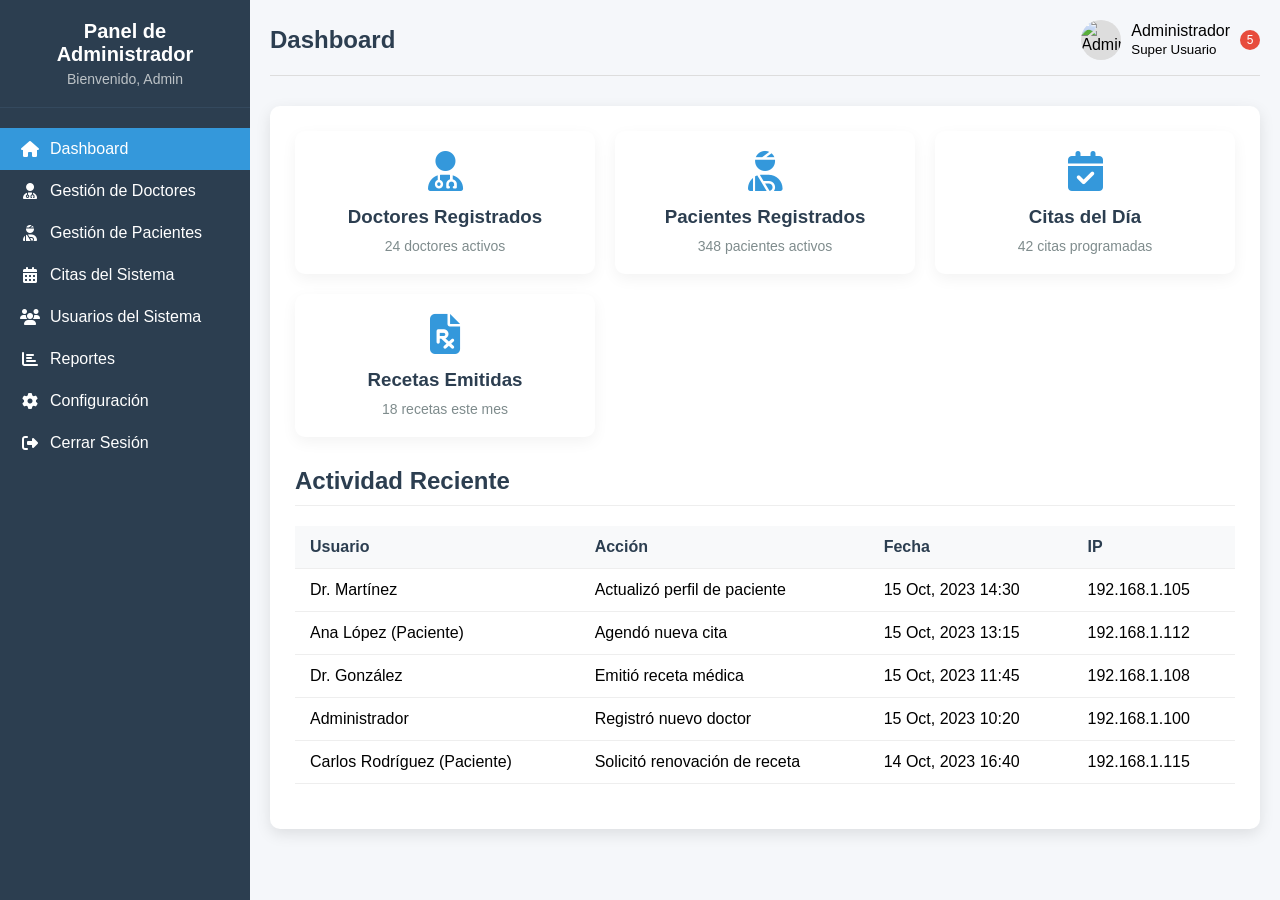
==== admin.html @ ea8d0288 "Agregados codigos para doctores" ====
<!DOCTYPE html>
<html lang="es">
<head>
    <meta charset="UTF-8">
    <meta name="viewport" content="width=device-width, initial-scale=1.0">
    <title>Panel de Administrador - Sistema Médico</title>
    <link rel="stylesheet" href="https://cdnjs.cloudflare.com/ajax/libs/font-awesome/6.4.0/css/all.min.css">
    <link rel="stylesheet" href="css/admin.css">
</head>
<body>
    <!-- Sidebar -->
    <div class="sidebar">
        <div class="sidebar-header">
            <h2>Panel de Administrador</h2>
            <p>Bienvenido, Admin</p>
        </div>
        <div class="sidebar-menu">
            <div class="menu-item active" data-section="dashboard">
                <i class="fas fa-home"></i>
                <span>Dashboard</span>
            </div>
            <div class="menu-item" data-section="doctors">
                <i class="fas fa-user-md"></i>
                <span>Gestión de Doctores</span>
            </div>
            <div class="menu-item" data-section="patients">
                <i class="fas fa-user-injured"></i>
                <span>Gestión de Pacientes</span>
            </div>
            <div class="menu-item" data-section="appointments">
                <i class="fas fa-calendar-alt"></i>
                <span>Citas del Sistema</span>
            </div>
            <div class="menu-item" data-section="users">
                <i class="fas fa-users"></i>
                <span>Usuarios del Sistema</span>
            </div>
            <div class="menu-item" data-section="reports">
                <i class="fas fa-chart-bar"></i>
                <span>Reportes</span>
            </div>
            <div class="menu-item" data-section="settings">
                <i class="fas fa-cog"></i>
                <span>Configuración</span>
            </div>
            <div class="menu-item">
                <i class="fas fa-sign-out-alt"></i>
                <span>Cerrar Sesión</span>
            </div>
        </div>
    </div>

    <!-- Main Content -->
    <div class="main-content">
        <div class="header">
            <h1 id="section-title">Dashboard</h1>
            <div class="user-info">
                <img src="#" alt="Administrador">
                <div>
                    <div>Administrador</div>
                    <small>Super Usuario</small>
                </div>
                <div class="notification-badge">5</div>
            </div>
        </div>

        <!-- Dashboard Section -->
        <div id="dashboard" class="content-section active">
            <div class="dashboard-cards">
                <div class="card">
                    <i class="fas fa-user-md"></i>
                    <h3>Doctores Registrados</h3>
                    <p>24 doctores activos</p>
                </div>
                <div class="card">
                    <i class="fas fa-user-injured"></i>
                    <h3>Pacientes Registrados</h3>
                    <p>348 pacientes activos</p>
                </div>
                <div class="card">
                    <i class="fas fa-calendar-check"></i>
                    <h3>Citas del Día</h3>
                    <p>42 citas programadas</p>
                </div>
                <div class="card">
                    <i class="fas fa-file-prescription"></i>
                    <h3>Recetas Emitidas</h3>
                    <p>18 recetas este mes</p>
                </div>
            </div>

            <h2 class="section-title">Actividad Reciente</h2>
            <div class="table-container">
                <table>
                    <thead>
                        <tr>
                            <th>Usuario</th>
                            <th>Acción</th>
                            <th>Fecha</th>
                            <th>IP</th>
                        </tr>
                    </thead>
                    <tbody>
                        <tr>
                            <td>Dr. Martínez</td>
                            <td>Actualizó perfil de paciente</td>
                            <td>15 Oct, 2023 14:30</td>
                            <td>192.168.1.105</td>
                        </tr>
                        <tr>
                            <td>Ana López (Paciente)</td>
                            <td>Agendó nueva cita</td>
                            <td>15 Oct, 2023 13:15</td>
                            <td>192.168.1.112</td>
                        </tr>
                        <tr>
                            <td>Dr. González</td>
                            <td>Emitió receta médica</td>
                            <td>15 Oct, 2023 11:45</td>
                            <td>192.168.1.108</td>
                        </tr>
                        <tr>
                            <td>Administrador</td>
                            <td>Registró nuevo doctor</td>
                            <td>15 Oct, 2023 10:20</td>
                            <td>192.168.1.100</td>
                        </tr>
                        <tr>
                            <td>Carlos Rodríguez (Paciente)</td>
                            <td>Solicitó renovación de receta</td>
                            <td>14 Oct, 2023 16:40</td>
                            <td>192.168.1.115</td>
                        </tr>
                    </tbody>
                </table>
            </div>
        </div>

        <!-- Doctors Management Section -->
        <div id="doctors" class="content-section">
            <div class="section-title">
                <h2>Gestión de Doctores</h2>
                <button class="btn btn-success" id="add-doctor-btn">
                    <i class="fas fa-plus"></i> Agregar Doctor
                </button>
            </div>
            
            <div class="search-container">
                <div class="search-box">
                    <i class="fas fa-search"></i>
                    <input type="text" id="search-doctors" placeholder="Buscar doctores...">
                </div>
                <div class="filters">
                    <select id="specialty-filter">
                        <option value="">Todas las especialidades</option>
                        <option value="cardiology">Cardiología</option>
                        <option value="dermatology">Dermatología</option>
                        <option value="pediatrics">Pediatría</option>
                        <option value="neurology">Neurología</option>
                    </select>
                    <select id="status-filter">
                        <option value="">Todos los estados</option>
                        <option value="active">Activo</option>
                        <option value="inactive">Inactivo</option>
                    </select>
                </div>
            </div>
            
            <div class="table-container">
                <table>
                    <thead>
                        <tr>
                            <th>ID</th>
                            <th>Nombre</th>
                            <th>Especialidad</th>
                            <th>Email</th>
                            <th>Teléfono</th>
                            <th>Estado</th>
                            <th>Acciones</th>
                        </tr>
                    </thead>
                    <tbody id="doctores-table-body">
                        </tbody>
                </table>
            </div>
        </div>

        <!-- Patients Management Section -->
        <div id="patients" class="content-section">
            <div class="section-title">
                <h2>Gestión de Pacientes</h2>
                <button class="btn btn-success" id="add-patient-btn">
                    <i class="fas fa-plus"></i> Agregar Paciente
                </button>
            </div>
            
            <div class="search-container">
                <div class="search-box">
                    <i class="fas fa-search"></i>
                    <input type="text" id="search-patients" placeholder="Buscar pacientes...">
                </div>
                <div class="filters">
                    <select id="status-patient-filter">
                        <option value="">Todos los estados</option>
                        <option value="active">Activo</option>
                        <option value="inactive">Inactivo</option>
                    </select>
                </div>
            </div>
            
            <div class="table-container">
                <table>
                    <thead>
                        <tr>
                            <th>ID</th>
                            <th>Nombre</th>
                            <th>Email</th>
                            <th>Teléfono</th>
                            <th>Edad</th>
                            <th>Género</th>
                            <th>Estado</th>
                            <th>Acciones</th>
                        </tr>
                    </thead>
                    <tbody>
                        <tr>
                            <td>PAC-001</td>
                            <td>Juan Pérez</td>
                            <td>juan.perez@example.com</td>
                            <td>+57 300 123 4567</td>
                            <td>45</td>
                            <td>Masculino</td>
                            <td><span class="status-badge status-active">Activo</span></td>
                            <td>
                                <div class="action-buttons">
                                    <button class="btn btn-sm btn-warning edit-patient" data-id="1">
                                        <i class="fas fa-edit"></i>
                                    </button>
                                    <button class="btn btn-sm btn-danger delete-patient" data-id="1">
                                        <i class="fas fa-trash"></i>
                                    </button>
                                </div>
                            </td>
                        </tr>
                        <tr>
                            <td>PAC-002</td>
                            <td>María González</td>
                            <td>maria.gonzalez@example.com</td>
                            <td>+57 301 234 5678</td>
                            <td>52</td>
                            <td>Femenino</td>
                            <td><span class="status-badge status-active">Activo</span></td>
                            <td>
                                <div class="action-buttons">
                                    <button class="btn btn-sm btn-warning edit-patient" data-id="2">
                                        <i class="fas fa-edit"></i>
                                    </button>
                                    <button class="btn btn-sm btn-danger delete-patient" data-id="2">
                                        <i class="fas fa-trash"></i>
                                    </button>
                                </div>
                            </td>
                        </tr>
                        <tr>
                            <td>PAC-003</td>
                            <td>Carlos Rodríguez</td>
                            <td>carlos.rodriguez@example.com</td>
                            <td>+57 302 345 6789</td>
                            <td>38</td>
                            <td>Masculino</td>
                            <td><span class="status-badge status-inactive">Inactivo</span></td>
                            <td>
                                <div class="action-buttons">
                                    <button class="btn btn-sm btn-warning edit-patient" data-id="3">
                                        <i class="fas fa-edit"></i>
                                    </button>
                                    <button class="btn btn-sm btn-danger delete-patient" data-id="3">
                                        <i class="fas fa-trash"></i>
                                    </button>
                                </div>
                            </td>
                        </tr>
                    </tbody>
                </table>
            </div>
        </div>

        <!-- Appointments Section -->
        <div id="appointments" class="content-section">
            <h2 class="section-title">Citas del Sistema</h2>
            
            <div class="search-container">
                <div class="search-box">
                    <i class="fas fa-search"></i>
                    <input type="text" id="search-appointments" placeholder="Buscar citas...">
                </div>
                <div class="filters">
                    <input type="date" id="date-filter">
                    <select id="status-appointment-filter">
                        <option value="">Todos los estados</option>
                        <option value="scheduled">Programada</option>
                        <option value="completed">Completada</option>
                        <option value="cancelled">Cancelada</option>
                    </select>
                </div>
            </div>
            
            <div class="table-container">
                <table>
                    <thead>
                        <tr>
                            <th>ID</th>
                            <th>Paciente</th>
                            <th>Doctor</th>
                            <th>Fecha</th>
                            <th>Hora</th>
                            <th>Tipo</th>
                            <th>Estado</th>
                            <th>Acciones</th>
                        </tr>
                    </thead>
                    <tbody>
                        <tr>
                            <td>APT-001</td>
                            <td>Juan Pérez</td>
                            <td>Dr. Laura Martínez</td>
                            <td>15 Oct, 2023</td>
                            <td>9:00 AM</td>
                            <td>Consulta General</td>
                            <td><span class="status-badge status-active">Programada</span></td>
                            <td>
                                <div class="action-buttons">
                                    <button class="btn btn-sm btn-warning">
                                        <i class="fas fa-edit"></i>
                                    </button>
                                    <button class="btn btn-sm btn-danger">
                                        <i class="fas fa-trash"></i>
                                    </button>
                                </div>
                            </td>
                        </tr>
                        <tr>
                            <td>APT-002</td>
                            <td>María González</td>
                            <td>Dr. Carlos Rodríguez</td>
                            <td>16 Oct, 2023</td>
                            <td>10:30 AM</td>
                            <td>Dermatología</td>
                            <td><span class="status-badge status-active">Programada</span></td>
                            <td>
                                <div class="action-buttons">
                                    <button class="btn btn-sm btn-warning">
                                        <i class="fas fa-edit"></i>
                                    </button>
                                    <button class="btn btn-sm btn-danger">
                                        <i class="fas fa-trash"></i>
                                    </button>
                                </div>
                            </td>
                        </tr>
                        <tr>
                            <td>APT-003</td>
                            <td>Carlos Rodríguez</td>
                            <td>Dra. María González</td>
                            <td>14 Oct, 2023</td>
                            <td>11:15 AM</td>
                            <td>Pediatría</td>
                            <td><span class="status-badge status-inactive">Completada</span></td>
                            <td>
                                <div class="action-buttons">
                                    <button class="btn btn-sm btn-warning">
                                        <i class="fas fa-edit"></i>
                                    </button>
                                    <button class="btn btn-sm btn-danger">
                                        <i class="fas fa-trash"></i>
                                    </button>
                                </div>
                            </td>
                        </tr>
                    </tbody>
                </table>
            </div>
        </div>

        <!-- Users Section -->
        <div id="users" class="content-section">
            <h2 class="section-title">Usuarios del Sistema</h2>
            
            <div class="table-container">
                <table>
                    <thead>
                        <tr>
                            <th>ID</th>
                            <th>Nombre</th>
                            <th>Email</th>
                            <th>Rol</th>
                            <th>Fecha Registro</th>
                            <th>Último Acceso</th>
                            <th>Estado</th>
                            <th>Acciones</th>
                        </tr>
                    </thead>
                    <tbody>
                        <tr>
                            <td>USR-001</td>
                            <td>Administrador</td>
                            <td>admin@clinica.com</td>
                            <td>Administrador</td>
                            <td>01 Ene, 2023</td>
                            <td>15 Oct, 2023 14:30</td>
                            <td><span class="status-badge status-active">Activo</span></td>
                            <td>
                                <div class="action-buttons">
                                    <button class="btn btn-sm btn-warning">
                                        <i class="fas fa-edit"></i>
                                    </button>
                                    <button class="btn btn-sm btn-danger">
                                        <i class="fas fa-trash"></i>
                                    </button>
                                </div>
                            </td>
                        </tr>
                        <tr>
                            <td>USR-002</td>
                            <td>Dr. Laura Martínez</td>
                            <td>laura.martinez@clinica.com</td>
                            <td>Doctor</td>
                            <td>15 Feb, 2023</td>
                            <td>15 Oct, 2023 13:15</td>
                            <td><span class="status-badge status-active">Activo</span></td>
                            <td>
                                <div class="action-buttons">
                                    <button class="btn btn-sm btn-warning">
                                        <i class="fas fa-edit"></i>
                                    </button>
                                    <button class="btn btn-sm btn-danger">
                                        <i class="fas fa-trash"></i>
                                    </button>
                                </div>
                            </td>
                        </tr>
                        <tr>
                            <td>USR-003</td>
                            <td>Juan Pérez</td>
                            <td>juan.perez@example.com</td>
                            <td>Paciente</td>
                            <td>20 Mar, 2023</td>
                            <td>15 Oct, 2023 11:45</td>
                            <td><span class="status-badge status-active">Activo</span></td>
                            <td>
                                <div class="action-buttons">
                                    <button class="btn btn-sm btn-warning">
                                        <i class="fas fa-edit"></i>
                                    </button>
                                    <button class="btn btn-sm btn-danger">
                                        <i class="fas fa-trash"></i>
                                    </button>
                                </div>
                            </td>
                        </tr>
                    </tbody>
                </table>
            </div>
        </div>

        <!-- Reports Section -->
        <div id="reports" class="content-section">
            <h2 class="section-title">Reportes del Sistema</h2>
            
            <div class="dashboard-cards">
                <div class="card">
                    <i class="fas fa-file-pdf"></i>
                    <h3>Reporte de Doctores</h3>
                    <p>Listado completo de doctores</p>
                    <button class="btn" style="margin-top: 15px;">Generar PDF</button>
                </div>
                <div class="card">
                    <i class="fas fa-file-excel"></i>
                    <h3>Reporte de Pacientes</h3>
                    <p>Datos demográficos de pacientes</p>
                    <button class="btn" style="margin-top: 15px;">Generar Excel</button>
                </div>
                <div class="card">
                    <i class="fas fa-chart-line"></i>
                    <h3>Estadísticas de Citas</h3>
                    <p>Métricas y tendencias</p>
                    <button class="btn" style="margin-top: 15px;">Ver Reporte</button>
                </div>
                <div class="card">
                    <i class="fas fa-money-bill-wave"></i>
                    <h3>Reporte Financiero</h3>
                    <p>Ingresos y transacciones</p>
                    <button class="btn" style="margin-top: 15px;">Generar</button>
                </div>
            </div>
        </div>

        <!-- Settings Section -->
        <div id="settings" class="content-section">
            <h2 class="section-title">Configuración del Sistema</h2>
            
            <div class="form-group">
                <label for="clinic-name">Nombre de la Clínica</label>
                <input type="text" id="clinic-name" value="Clínica Médica Especializada">
            </div>
            
            <div class="form-group">
                <label for="clinic-address">Dirección</label>
                <input type="text" id="clinic-address" value="Calle 123 #45-67, Bogotá">
            </div>
            
            <div class="form-group">
                <label for="clinic-phone">Teléfono</label>
                <input type="text" id="clinic-phone" value="+57 1 234 5678">
            </div>
            
            <div class="form-group">
                <label for="clinic-email">Email</label>
                <input type="email" id="clinic-email" value="info@clinica.com">
            </div>
            
            <div class="form-group">
                <label for="appointment-duration">Duración de Citas (minutos)</label>
                <input type="number" id="appointment-duration" value="30" min="15" max="60">
            </div>
            
            <div class="form-group">
                <label for="working-hours">Horario de Trabajo</label>
                <div class="form-row">
                    <div class="form-group">
                        <input type="time" id="work-start" value="08:00">
                    </div>
                    <div class="form-group">
                        <input type="time" id="work-end" value="18:00">
                    </div>
                </div>
            </div>
            
            <button class="btn btn-success">Guardar Configuración</button>
        </div>
    </div>

    <!-- Doctor Modal -->
    <div id="doctor-modal" class="modal">
        <div class="modal-content">
            <div class="modal-header">
                <h3 id="doctor-modal-title">Agregar Nuevo Doctor</h3>
                <button class="close-modal">&times;</button>
            </div>
            <form id="doctor-form">
                <input type="hidden" id="doctor-id">
                <div class="form-row">
                    <div class="form-group">
                        <label for="doctor-firstname">Nombre</label>
                        <input type="text" id="doctor-firstname" required>
                    </div>
                    <div class="form-group">
                        <label for="doctor-lastname">Apellido</label>
                        <input type="text" id="doctor-lastname" required>
                    </div>
                </div>
                
                <div class="form-group">
                    <label for="doctor-email">Email</label>
                    <input type="email" id="doctor-email" required>
                </div>
                
                <div class="form-group">
                    <label for="doctor-phone">Teléfono</label>
                    <input type="tel" id="doctor-phone" required>
                </div>
                
                <div class="form-group">
                    <label for="doctor-specialty">Especialidad</label>
                    <select id="doctor-specialty" required>
                        <option value="">Seleccione especialidad</option>
                        <option value="cardiology">Cardiología</option>
                        <option value="dermatology">Dermatología</option>
                        <option value="pediatrics">Pediatría</option>
                        <option value="neurology">Neurología</option>
                        <option value="orthopedics">Ortopedia</option>
                    </select>
                </div>
                
                <div class="form-group">
                    <label for="doctor-license">Número de Licencia</label>
                    <input type="text" id="doctor-license" required>
                </div>
                
                <div class="form-group">
                    <label for="doctor-status">Estado</label>
                    <select id="doctor-status" required>
                        <option value="active">Activo</option>
                        <option value="inactive">Inactivo</option>
                    </select>
                </div>
                
                <button type="submit" class="btn btn-success">Guardar Doctor</button>
            </form>
        </div>
    </div>

    <!-- Patient Modal -->
    <div id="patient-modal" class="modal">
        <div class="modal-content">
            <div class="modal-header">
                <h3 id="patient-modal-title">Agregar Nuevo Paciente</h3>
                <button class="close-modal">&times;</button>
            </div>
            <form id="patient-form">
                <input type="hidden" id="patient-id">
                <div class="form-row">
                    <div class="form-group">
                        <label for="patient-firstname">Nombre</label>
                        <input type="text" id="patient-firstname" required>
                    </div>
                    <div class="form-group">
                        <label for="patient-lastname">Apellido</label>
                        <input type="text" id="patient-lastname" required>
                    </div>
                </div>
                
                <div class="form-group">
                    <label for="patient-email">Email</label>
                    <input type="email" id="patient-email" required>
                </div>
                
                <div class="form-group">
                    <label for="patient-phone">Teléfono</label>
                    <input type="tel" id="patient-phone" required>
                </div>
                
                <div class="form-row">
                    <div class="form-group">
                        <label for="patient-birthdate">Fecha de Nacimiento</label>
                        <input type="date" id="patient-birthdate" required>
                    </div>
                    <div class="form-group">
                        <label for="patient-gender">Género</label>
                        <select id="patient-gender" required>
                            <option value="">Seleccione</option>
                            <option value="male">Masculino</option>
                            <option value="female">Femenino</option>
                            <option value="other">Otro</option>
                        </select>
                    </div>
                </div>
                
                <div class="form-group">
                    <label for="patient-address">Dirección</label>
                    <input type="text" id="patient-address">
                </div>
                
                <div class="form-group">
                    <label for="patient-status">Estado</label>
                    <select id="patient-status" required>
                        <option value="active">Activo</option>
                        <option value="inactive">Inactivo</option>
                    </select>
                </div>
                
                <button type="submit" class="btn btn-success">Guardar Paciente</button>
            </form>
        </div>
    </div>

    <script src="js/admin.js">
    </script>
</body>
</html>
---- css/admin.css ----
:root {
            --primary-color: #3498db;
            --secondary-color: #2c3e50;
            --accent-color: #e74c3c;
            --light-color: #ecf0f1;
            --success-color: #2ecc71;
            --warning-color: #f39c12;
            --sidebar-width: 250px;
        }
        
        * {
            margin: 0;
            padding: 0;
            box-sizing: border-box;
            font-family: 'Segoe UI', Tahoma, Geneva, Verdana, sans-serif;
        }
        
        body {
            background-color: #f5f7fa;
            display: flex;
            min-height: 100vh;
        }
        
        /* Sidebar */
        .sidebar {
            width: var(--sidebar-width);
            background-color: var(--secondary-color);
            color: white;
            height: 100vh;
            position: fixed;
            transition: all 0.3s;
            z-index: 1000;
        }
        
        .sidebar-header {
            padding: 20px;
            text-align: center;
            border-bottom: 1px solid #34495e;
        }
        
        .sidebar-header h2 {
            font-size: 20px;
            margin-bottom: 5px;
        }
        
        .sidebar-header p {
            font-size: 14px;
            color: #bdc3c7;
        }
        
        .sidebar-menu {
            padding: 20px 0;
        }
        
        .menu-item {
            padding: 12px 20px;
            display: flex;
            align-items: center;
            cursor: pointer;
            transition: background-color 0.3s;
        }
        
        .menu-item:hover {
            background-color: #34495e;
        }
        
        .menu-item.active {
            background-color: var(--primary-color);
        }
        
        .menu-item i {
            margin-right: 10px;
            width: 20px;
            text-align: center;
        }
        
        /* Main Content */
        .main-content {
            flex: 1;
            margin-left: var(--sidebar-width);
            padding: 20px;
            transition: all 0.3s;
        }
        
        .header {
            display: flex;
            justify-content: space-between;
            align-items: center;
            margin-bottom: 30px;
            padding-bottom: 15px;
            border-bottom: 1px solid #ddd;
        }
        
        .header h1 {
            color: var(--secondary-color);
            font-size: 24px;
        }
        
        .user-info {
            display: flex;
            align-items: center;
        }
        
        .user-info img {
            width: 40px;
            height: 40px;
            border-radius: 50%;
            margin-right: 10px;
            background-color: #ddd;
        }
        
        .notification-badge {
            background-color: var(--accent-color);
            color: white;
            border-radius: 50%;
            width: 20px;
            height: 20px;
            display: flex;
            align-items: center;
            justify-content: center;
            font-size: 12px;
            margin-left: 10px;
        }
        
        /* Content Sections */
        .content-section {
            display: none;
            background-color: white;
            border-radius: 10px;
            box-shadow: 0 5px 15px rgba(0, 0, 0, 0.1);
            padding: 25px;
            margin-bottom: 30px;
        }
        
        .content-section.active {
            display: block;
        }
        
        .section-title {
            color: var(--secondary-color);
            margin-bottom: 20px;
            padding-bottom: 10px;
            border-bottom: 1px solid #eee;
            display: flex;
            justify-content: space-between;
            align-items: center;
        }
        
        /* Dashboard */
        .dashboard-cards {
            display: grid;
            grid-template-columns: repeat(auto-fill, minmax(250px, 1fr));
            gap: 20px;
            margin-bottom: 30px;
        }
        
        .card {
            background-color: white;
            border-radius: 10px;
            box-shadow: 0 5px 15px rgba(0, 0, 0, 0.05);
            padding: 20px;
            text-align: center;
            transition: transform 0.3s;
        }
        
        .card:hover {
            transform: translateY(-5px);
        }
        
        .card i {
            font-size: 40px;
            margin-bottom: 15px;
            color: var(--primary-color);
        }
        
        .card h3 {
            color: var(--secondary-color);
            margin-bottom: 10px;
        }
        
        .card p {
            color: #7f8c8d;
            font-size: 14px;
        }
        
        /* Tables */
        .table-container {
            overflow-x: auto;
            margin-bottom: 20px;
        }
        
        table {
            width: 100%;
            border-collapse: collapse;
        }
        
        th, td {
            padding: 12px 15px;
            text-align: left;
            border-bottom: 1px solid #eee;
        }
        
        th {
            background-color: #f8f9fa;
            color: var(--secondary-color);
            font-weight: 600;
        }
        
        tr:hover {
            background-color: #f5f7fa;
        }
        
        /* Forms */
        .form-group {
            margin-bottom: 20px;
        }
        
        .form-group label {
            display: block;
            margin-bottom: 5px;
            color: var(--secondary-color);
            font-weight: 500;
        }
        
        .form-group input, .form-group select, .form-group textarea {
            width: 100%;
            padding: 12px 15px;
            border: 1px solid #ddd;
            border-radius: 5px;
            font-size: 14px;
            transition: border 0.3s;
        }
        
        .form-group input:focus, .form-group select:focus, .form-group textarea:focus {
            border-color: var(--primary-color);
            outline: none;
        }
        
        .btn {
            display: inline-block;
            padding: 10px 20px;
            background-color: var(--primary-color);
            color: white;
            border: none;
            border-radius: 5px;
            font-size: 14px;
            cursor: pointer;
            transition: background-color 0.3s;
            text-decoration: none;
        }
        
        .btn:hover {
            background-color: #2980b9;
        }
        
        .btn-success {
            background-color: var(--success-color);
        }
        
        .btn-success:hover {
            background-color: #27ae60;
        }
        
        .btn-warning {
            background-color: var(--warning-color);
        }
        
        .btn-warning:hover {
            background-color: #e67e22;
        }
        
        .btn-danger {
            background-color: var(--accent-color);
        }
        
        .btn-danger:hover {
            background-color: #c0392b;
        }
        
        .btn-sm {
            padding: 6px 12px;
            font-size: 12px;
        }
        
        .action-buttons {
            display: flex;
            gap: 5px;
        }
        
        /* Search and Filters */
        .search-container {
            display: flex;
            gap: 15px;
            margin-bottom: 20px;
        }
        
        .search-box {
            flex: 1;
            position: relative;
        }
        
        .search-box input {
            width: 100%;
            padding: 12px 15px 12px 40px;
            border: 1px solid #ddd;
            border-radius: 5px;
            font-size: 14px;
        }
        
        .search-box i {
            position: absolute;
            left: 15px;
            top: 50%;
            transform: translateY(-50%);
            color: #7f8c8d;
        }
        
        .filters {
            display: flex;
            gap: 10px;
        }
        
        /* Modal */
        .modal {
            display: none;
            position: fixed;
            top: 0;
            left: 0;
            width: 100%;
            height: 100%;
            background-color: rgba(0, 0, 0, 0.5);
            z-index: 2000;
            justify-content: center;
            align-items: center;
        }
        
        .modal-content {
            background-color: white;
            border-radius: 10px;
            width: 90%;
            max-width: 600px;
            max-height: 90vh;
            overflow-y: auto;
            padding: 25px;
            position: relative;
        }
        
        .modal-header {
            display: flex;
            justify-content: space-between;
            align-items: center;
            margin-bottom: 20px;
        }
        
        .close-modal {
            background: none;
            border: none;
            font-size: 24px;
            cursor: pointer;
            color: #7f8c8d;
        }
        
        .form-row {
            display: flex;
            gap: 15px;
        }
        
        .form-row .form-group {
            flex: 1;
        }
        
        /* Status badges */
        .status-badge {
            display: inline-block;
            padding: 4px 10px;
            border-radius: 20px;
            font-size: 12px;
            font-weight: 500;
        }
        
        .status-active {
            background-color: #e1f7e1;
            color: var(--success-color);
        }
        
        .status-inactive {
            background-color: #fdeaea;
            color: var(--accent-color);
        }
        
        .status-pending {
            background-color: #fef5e7;
            color: var(--warning-color);
        }
        
        /* Responsive */
        @media (max-width: 768px) {
            .sidebar {
                width: 70px;
                overflow: hidden;
            }
            
            .sidebar-header h2, .sidebar-header p, .menu-item span {
                display: none;
            }
            
            .menu-item {
                justify-content: center;
            }
            
            .menu-item i {
                margin-right: 0;
                font-size: 20px;
            }
            
            .main-content {
                margin-left: 70px;
            }
            
            .search-container {
                flex-direction: column;
            }
            
            .form-row {
                flex-direction: column;
                gap: 0;
            }
        }
        
        @media (max-width: 576px) {
            .dashboard-cards {
                grid-template-columns: 1fr;
            }
            
            .action-buttons {
                flex-direction: column;
            }
        }
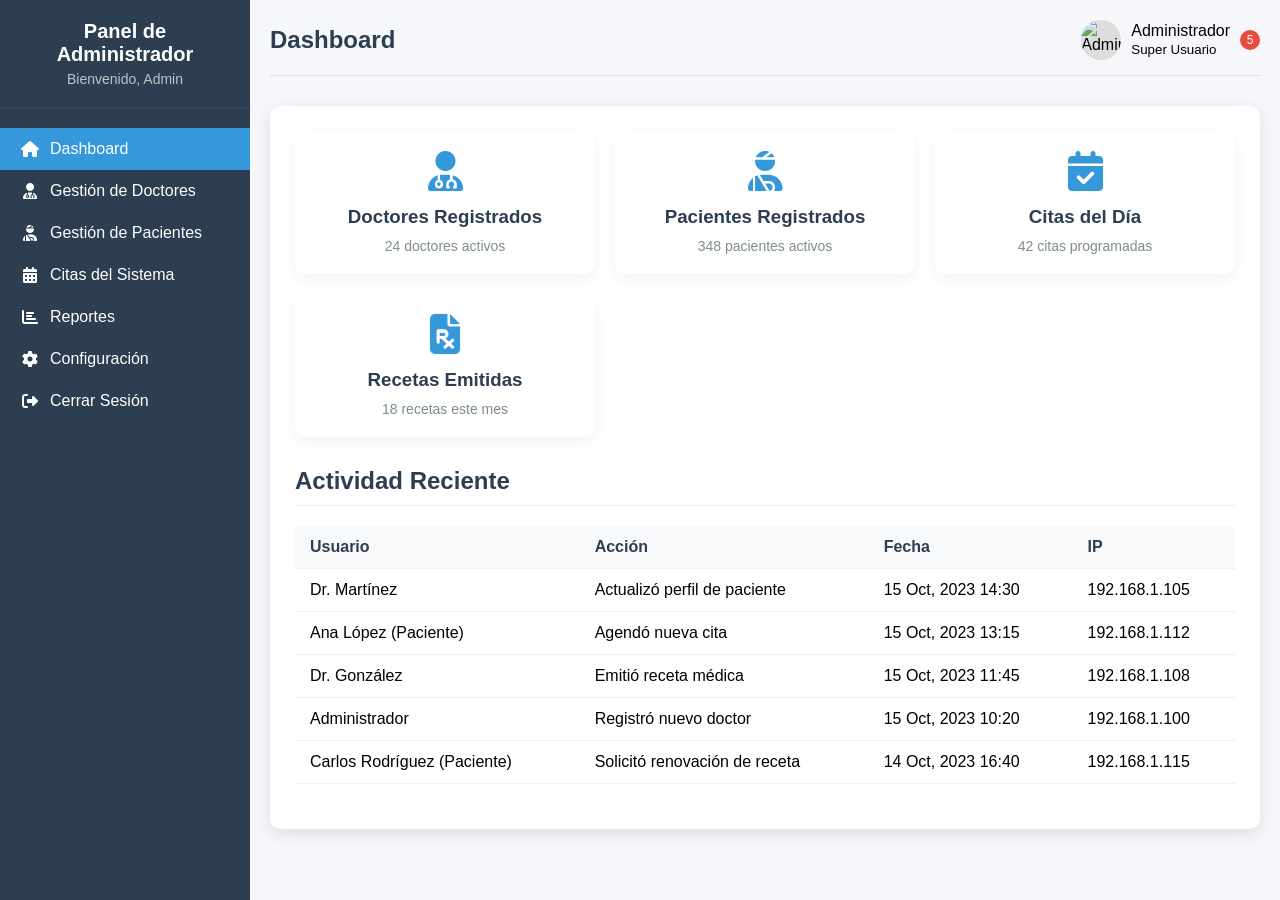
==== commit c81555fa: "Agregada la gestion de citas" ====
--- a/admin.html
+++ b/admin.html
@@ -31,10 +31,6 @@
                 <i class="fas fa-calendar-alt"></i>
                 <span>Citas del Sistema</span>
             </div>
-            <div class="menu-item" data-section="users">
-                <i class="fas fa-users"></i>
-                <span>Usuarios del Sistema</span>
-            </div>
             <div class="menu-item" data-section="reports">
                 <i class="fas fa-chart-bar"></i>
                 <span>Reportes</span>
@@ -222,64 +218,7 @@
                             <th>Acciones</th>
                         </tr>
                     </thead>
-                    <tbody>
-                        <tr>
-                            <td>PAC-001</td>
-                            <td>Juan Pérez</td>
-                            <td>juan.perez@example.com</td>
-                            <td>+57 300 123 4567</td>
-                            <td>45</td>
-                            <td>Masculino</td>
-                            <td><span class="status-badge status-active">Activo</span></td>
-                            <td>
-                                <div class="action-buttons">
-                                    <button class="btn btn-sm btn-warning edit-patient" data-id="1">
-                                        <i class="fas fa-edit"></i>
-                                    </button>
-                                    <button class="btn btn-sm btn-danger delete-patient" data-id="1">
-                                        <i class="fas fa-trash"></i>
-                                    </button>
-                                </div>
-                            </td>
-                        </tr>
-                        <tr>
-                            <td>PAC-002</td>
-                            <td>María González</td>
-                            <td>maria.gonzalez@example.com</td>
-                            <td>+57 301 234 5678</td>
-                            <td>52</td>
-                            <td>Femenino</td>
-                            <td><span class="status-badge status-active">Activo</span></td>
-                            <td>
-                                <div class="action-buttons">
-                                    <button class="btn btn-sm btn-warning edit-patient" data-id="2">
-                                        <i class="fas fa-edit"></i>
-                                    </button>
-                                    <button class="btn btn-sm btn-danger delete-patient" data-id="2">
-                                        <i class="fas fa-trash"></i>
-                                    </button>
-                                </div>
-                            </td>
-                        </tr>
-                        <tr>
-                            <td>PAC-003</td>
-                            <td>Carlos Rodríguez</td>
-                            <td>carlos.rodriguez@example.com</td>
-                            <td>+57 302 345 6789</td>
-                            <td>38</td>
-                            <td>Masculino</td>
-                            <td><span class="status-badge status-inactive">Inactivo</span></td>
-                            <td>
-                                <div class="action-buttons">
-                                    <button class="btn btn-sm btn-warning edit-patient" data-id="3">
-                                        <i class="fas fa-edit"></i>
-                                    </button>
-                                    <button class="btn btn-sm btn-danger delete-patient" data-id="3">
-                                        <i class="fas fa-trash"></i>
-                                    </button>
-                                </div>
-                            </td>
-                        </tr>
+                    <tbody id="pacientes-table-body">
                     </tbody>
                 </table>
             </div>
@@ -287,7 +226,12 @@
 
         <!-- Appointments Section -->
         <div id="appointments" class="content-section">
-            <h2 class="section-title">Citas del Sistema</h2>
+            <div class="section-title">
+                <h2>Citas del Sistema</h2>
+                <button class="btn btn-success" id="add-cita-btn">
+                    <i class="fas fa-plus"></i> Agregar Cita
+                </button>
+            </div>
             
             <div class="search-container">
                 <div class="search-box">
@@ -298,9 +242,10 @@
                     <input type="date" id="date-filter">
                     <select id="status-appointment-filter">
                         <option value="">Todos los estados</option>
-                        <option value="scheduled">Programada</option>
-                        <option value="completed">Completada</option>
-                        <option value="cancelled">Cancelada</option>
+                        <option value="programado">Programada</option>
+                        <option value="completada">Completada</option>
+                        <option value="cancelada">Cancelada</option>
+                        <option value="no_llegó">No llegó</option>
                     </select>
                 </div>
             </div>
@@ -319,145 +264,8 @@
                             <th>Acciones</th>
                         </tr>
                     </thead>
-                    <tbody>
-                        <tr>
-                            <td>APT-001</td>
-                            <td>Juan Pérez</td>
-                            <td>Dr. Laura Martínez</td>
-                            <td>15 Oct, 2023</td>
-                            <td>9:00 AM</td>
-                            <td>Consulta General</td>
-                            <td><span class="status-badge status-active">Programada</span></td>
-                            <td>
-                                <div class="action-buttons">
-                                    <button class="btn btn-sm btn-warning">
-                                        <i class="fas fa-edit"></i>
-                                    </button>
-                                    <button class="btn btn-sm btn-danger">
-                                        <i class="fas fa-trash"></i>
-                                    </button>
-                                </div>
-                            </td>
-                        </tr>
-                        <tr>
-                            <td>APT-002</td>
-                            <td>María González</td>
-                            <td>Dr. Carlos Rodríguez</td>
-                            <td>16 Oct, 2023</td>
-                            <td>10:30 AM</td>
-                            <td>Dermatología</td>
-                            <td><span class="status-badge status-active">Programada</span></td>
-                            <td>
-                                <div class="action-buttons">
-                                    <button class="btn btn-sm btn-warning">
-                                        <i class="fas fa-edit"></i>
-                                    </button>
-                                    <button class="btn btn-sm btn-danger">
-                                        <i class="fas fa-trash"></i>
-                                    </button>
-                                </div>
-                            </td>
-                        </tr>
-                        <tr>
-                            <td>APT-003</td>
-                            <td>Carlos Rodríguez</td>
-                            <td>Dra. María González</td>
-                            <td>14 Oct, 2023</td>
-                            <td>11:15 AM</td>
-                            <td>Pediatría</td>
-                            <td><span class="status-badge status-inactive">Completada</span></td>
-                            <td>
-                                <div class="action-buttons">
-                                    <button class="btn btn-sm btn-warning">
-                                        <i class="fas fa-edit"></i>
-                                    </button>
-                                    <button class="btn btn-sm btn-danger">
-                                        <i class="fas fa-trash"></i>
-                                    </button>
-                                </div>
-                            </td>
-                        </tr>
-                    </tbody>
-                </table>
-            </div>
-        </div>
-
-        <!-- Users Section -->
-        <div id="users" class="content-section">
-            <h2 class="section-title">Usuarios del Sistema</h2>
-            
-            <div class="table-container">
-                <table>
-                    <thead>
-                        <tr>
-                            <th>ID</th>
-                            <th>Nombre</th>
-                            <th>Email</th>
-                            <th>Rol</th>
-                            <th>Fecha Registro</th>
-                            <th>Último Acceso</th>
-                            <th>Estado</th>
-                            <th>Acciones</th>
-                        </tr>
-                    </thead>
-                    <tbody>
-                        <tr>
-                            <td>USR-001</td>
-                            <td>Administrador</td>
-                            <td>admin@clinica.com</td>
-                            <td>Administrador</td>
-                            <td>01 Ene, 2023</td>
-                            <td>15 Oct, 2023 14:30</td>
-                            <td><span class="status-badge status-active">Activo</span></td>
-                            <td>
-                                <div class="action-buttons">
-                                    <button class="btn btn-sm btn-warning">
-                                        <i class="fas fa-edit"></i>
-                                    </button>
-                                    <button class="btn btn-sm btn-danger">
-                                        <i class="fas fa-trash"></i>
-                                    </button>
-                                </div>
-                            </td>
-                        </tr>
-                        <tr>
-                            <td>USR-002</td>
-                            <td>Dr. Laura Martínez</td>
-                            <td>laura.martinez@clinica.com</td>
-                            <td>Doctor</td>
-                            <td>15 Feb, 2023</td>
-                            <td>15 Oct, 2023 13:15</td>
-                            <td><span class="status-badge status-active">Activo</span></td>
-                            <td>
-                                <div class="action-buttons">
-                                    <button class="btn btn-sm btn-warning">
-                                        <i class="fas fa-edit"></i>
-                                    </button>
-                                    <button class="btn btn-sm btn-danger">
-                                        <i class="fas fa-trash"></i>
-                                    </button>
-                                </div>
-                            </td>
-                        </tr>
-                        <tr>
-                            <td>USR-003</td>
-                            <td>Juan Pérez</td>
-                            <td>juan.perez@example.com</td>
-                            <td>Paciente</td>
-                            <td>20 Mar, 2023</td>
-                            <td>15 Oct, 2023 11:45</td>
-                            <td><span class="status-badge status-active">Activo</span></td>
-                            <td>
-                                <div class="action-buttons">
-                                    <button class="btn btn-sm btn-warning">
-                                        <i class="fas fa-edit"></i>
-                                    </button>
-                                    <button class="btn btn-sm btn-danger">
-                                        <i class="fas fa-trash"></i>
-                                    </button>
-                                </div>
-                            </td>
-                        </tr>
+                    <tbody id="citas-table-body">
+
                     </tbody>
                 </table>
             </div>
@@ -548,50 +356,52 @@
                 <button class="close-modal">&times;</button>
             </div>
             <form id="doctor-form">
-                <input type="hidden" id="doctor-id">
+                <input type="hidden" id="doctor-id" name="doctor-id">
+                
                 <div class="form-row">
                     <div class="form-group">
                         <label for="doctor-firstname">Nombre</label>
-                        <input type="text" id="doctor-firstname" required>
+                        <input type="text" id="doctor-firstname" name="doctor-firstname" required>
                     </div>
                     <div class="form-group">
                         <label for="doctor-lastname">Apellido</label>
-                        <input type="text" id="doctor-lastname" required>
+                        <input type="text" id="doctor-lastname" name="doctor-lastname" required>
                     </div>
                 </div>
                 
                 <div class="form-group">
                     <label for="doctor-email">Email</label>
-                    <input type="email" id="doctor-email" required>
+                    <input type="email" id="doctor-email" name="doctor-email" required>
                 </div>
                 
                 <div class="form-group">
                     <label for="doctor-phone">Teléfono</label>
-                    <input type="tel" id="doctor-phone" required>
+                    <input type="tel" id="doctor-phone" name="doctor-phone" required>
                 </div>
                 
                 <div class="form-group">
                     <label for="doctor-specialty">Especialidad</label>
-                    <select id="doctor-specialty" required>
+                    <select id="doctor-specialty" name="doctor-specialty" required>
                         <option value="">Seleccione especialidad</option>
-                        <option value="cardiology">Cardiología</option>
-                        <option value="dermatology">Dermatología</option>
-                        <option value="pediatrics">Pediatría</option>
-                        <option value="neurology">Neurología</option>
-                        <option value="orthopedics">Ortopedia</option>
+                        <option value="Cardiología">Cardiología</option>
+                        <option value="Dermatología">Dermatología</option>
+                        <option value="Pediatría">Pediatría</option>
+                        <option value="Neurología">Neurología</option>
+                        <option value="Ortopedia">Ortopedia</option>
+                        <option value="Medicina General">Medicina General</option>
                     </select>
                 </div>
                 
                 <div class="form-group">
                     <label for="doctor-license">Número de Licencia</label>
-                    <input type="text" id="doctor-license" required>
+                    <input type="text" id="doctor-license" name="doctor-license" required>
                 </div>
                 
                 <div class="form-group">
                     <label for="doctor-status">Estado</label>
-                    <select id="doctor-status" required>
-                        <option value="active">Activo</option>
-                        <option value="inactive">Inactivo</option>
+                    <select id="doctor-status" name="doctor-status" required>
+                        <option value="Activo">Activo</option>
+                        <option value="Inactivo">Inactivo</option>
                     </select>
                 </div>
                 
@@ -604,58 +414,57 @@
     <div id="patient-modal" class="modal">
         <div class="modal-content">
             <div class="modal-header">
-                <h3 id="patient-modal-title">Agregar Nuevo Paciente</h3>
+                <h3 id="patient-modal-title" name="patient-modal-title">Agregar Nuevo Paciente</h3>
                 <button class="close-modal">&times;</button>
             </div>
             <form id="patient-form">
-                <input type="hidden" id="patient-id">
+                <input type="hidden" id="patient-id" name="patient-id">
                 <div class="form-row">
                     <div class="form-group">
                         <label for="patient-firstname">Nombre</label>
-                        <input type="text" id="patient-firstname" required>
+                        <input type="text" id="patient-firstname" name="patient-firstname" required>
                     </div>
                     <div class="form-group">
                         <label for="patient-lastname">Apellido</label>
-                        <input type="text" id="patient-lastname" required>
+                        <input type="text" id="patient-lastname" name="patient-lastname" required>
                     </div>
                 </div>
                 
                 <div class="form-group">
                     <label for="patient-email">Email</label>
-                    <input type="email" id="patient-email" required>
+                    <input type="email" id="patient-email" name="patient-email" required>
                 </div>
                 
                 <div class="form-group">
                     <label for="patient-phone">Teléfono</label>
-                    <input type="tel" id="patient-phone" required>
+                    <input type="tel" id="patient-phone" name="patient-phone" required>
                 </div>
                 
                 <div class="form-row">
                     <div class="form-group">
                         <label for="patient-birthdate">Fecha de Nacimiento</label>
-                        <input type="date" id="patient-birthdate" required>
+                        <input type="date" id="patient-birthdate" name="patient-birthdate" required>
                     </div>
                     <div class="form-group">
                         <label for="patient-gender">Género</label>
-                        <select id="patient-gender" required>
+                        <select id="patient-gender" name="patient-gender" required>
                             <option value="">Seleccione</option>
-                            <option value="male">Masculino</option>
-                            <option value="female">Femenino</option>
-                            <option value="other">Otro</option>
+                            <option value="M">Masculino</option>
+                            <option value="F">Femenino</option>
                         </select>
                     </div>
                 </div>
                 
                 <div class="form-group">
                     <label for="patient-address">Dirección</label>
-                    <input type="text" id="patient-address">
+                    <input type="text" id="patient-address" name="patient-address">
                 </div>
                 
                 <div class="form-group">
                     <label for="patient-status">Estado</label>
-                    <select id="patient-status" required>
-                        <option value="active">Activo</option>
-                        <option value="inactive">Inactivo</option>
+                    <select id="patient-status" name="patient-status" required>
+                        <option value="Activo">Activo</option>
+                        <option value="Inactivo">Inactivo</option>
                     </select>
                 </div>
                 
@@ -664,7 +473,70 @@
         </div>
     </div>
 
+    <div id="cita-modal" class="modal">
+        <div class="modal-content">
+            <div class="modal-header">
+                <h3 id="cita-modal-title">Programar Nueva Cita</h3>
+                <button class="close-modal">&times;</button>
+            </div>
+            <form id="cita-form">
+                <input type="hidden" id="cita-id" name="cita-id">
+                
+                <div class="form-group">
+                    <label for="cita-paciente">Paciente</label>
+                    <select id="cita-paciente" name="cita-paciente" required>
+                        <option value="">Cargando pacientes...</option>
+                    </select>
+                </div>
+                
+                <div class="form-group">
+                    <label for="cita-doctor">Doctor</label>
+                    <select id="cita-doctor" name="cita-doctor" required>
+                        <option value="">Cargando doctores...</option>
+                    </select>
+                </div>
+
+                <div class="form-row">
+                    <div class="form-group">
+                        <label for="cita-fecha">Fecha</label>
+                        <input type="date" id="cita-fecha" name="cita-fecha" required>
+                    </div>
+                    <div class="form-group">
+                        <label for="cita-hora">Hora</label>
+                        <input type="time" id="cita-hora" name="cita-hora" required step="900"> </div>
+                </div>
+
+                <div class="form-group">
+                    <label for="cita-razon">Razón de la Cita</label>
+                    <input type="text" id="cita-razon" name="cita-razon" placeholder="Ej: Chequeo general, dolor de cabeza...">
+                </div>
+                
+                <div class="form-row">
+                    <div class="form-group">
+                        <label for="cita-tipo">Tipo</label>
+                        <select id="cita-tipo" name="cita-tipo" required>
+                            <option value="virtual">Virtual</option>
+                            <option value="en_persona">En Persona</option>
+                        </select>
+                    </div>
+                    <div class="form-group">
+                        <label for="cita-status">Estado</label>
+                        <select id="cita-status" name="cita-status" required>
+                            <option value="programado">Programada</option>
+                            <option value="completada">Completada</option>
+                            <option value="cancelada">Cancelada</option>
+                            <option value="no_llegó">No llegó</option>
+                        </select>
+                    </div>
+                </div>
+                
+                <button type="submit" class="btn btn-success">Guardar Cita</button>
+            </form>
+        </div>
+    </div>
+
     <script src="js/admin.js">
     </script>
+
 </body>
 </html>
